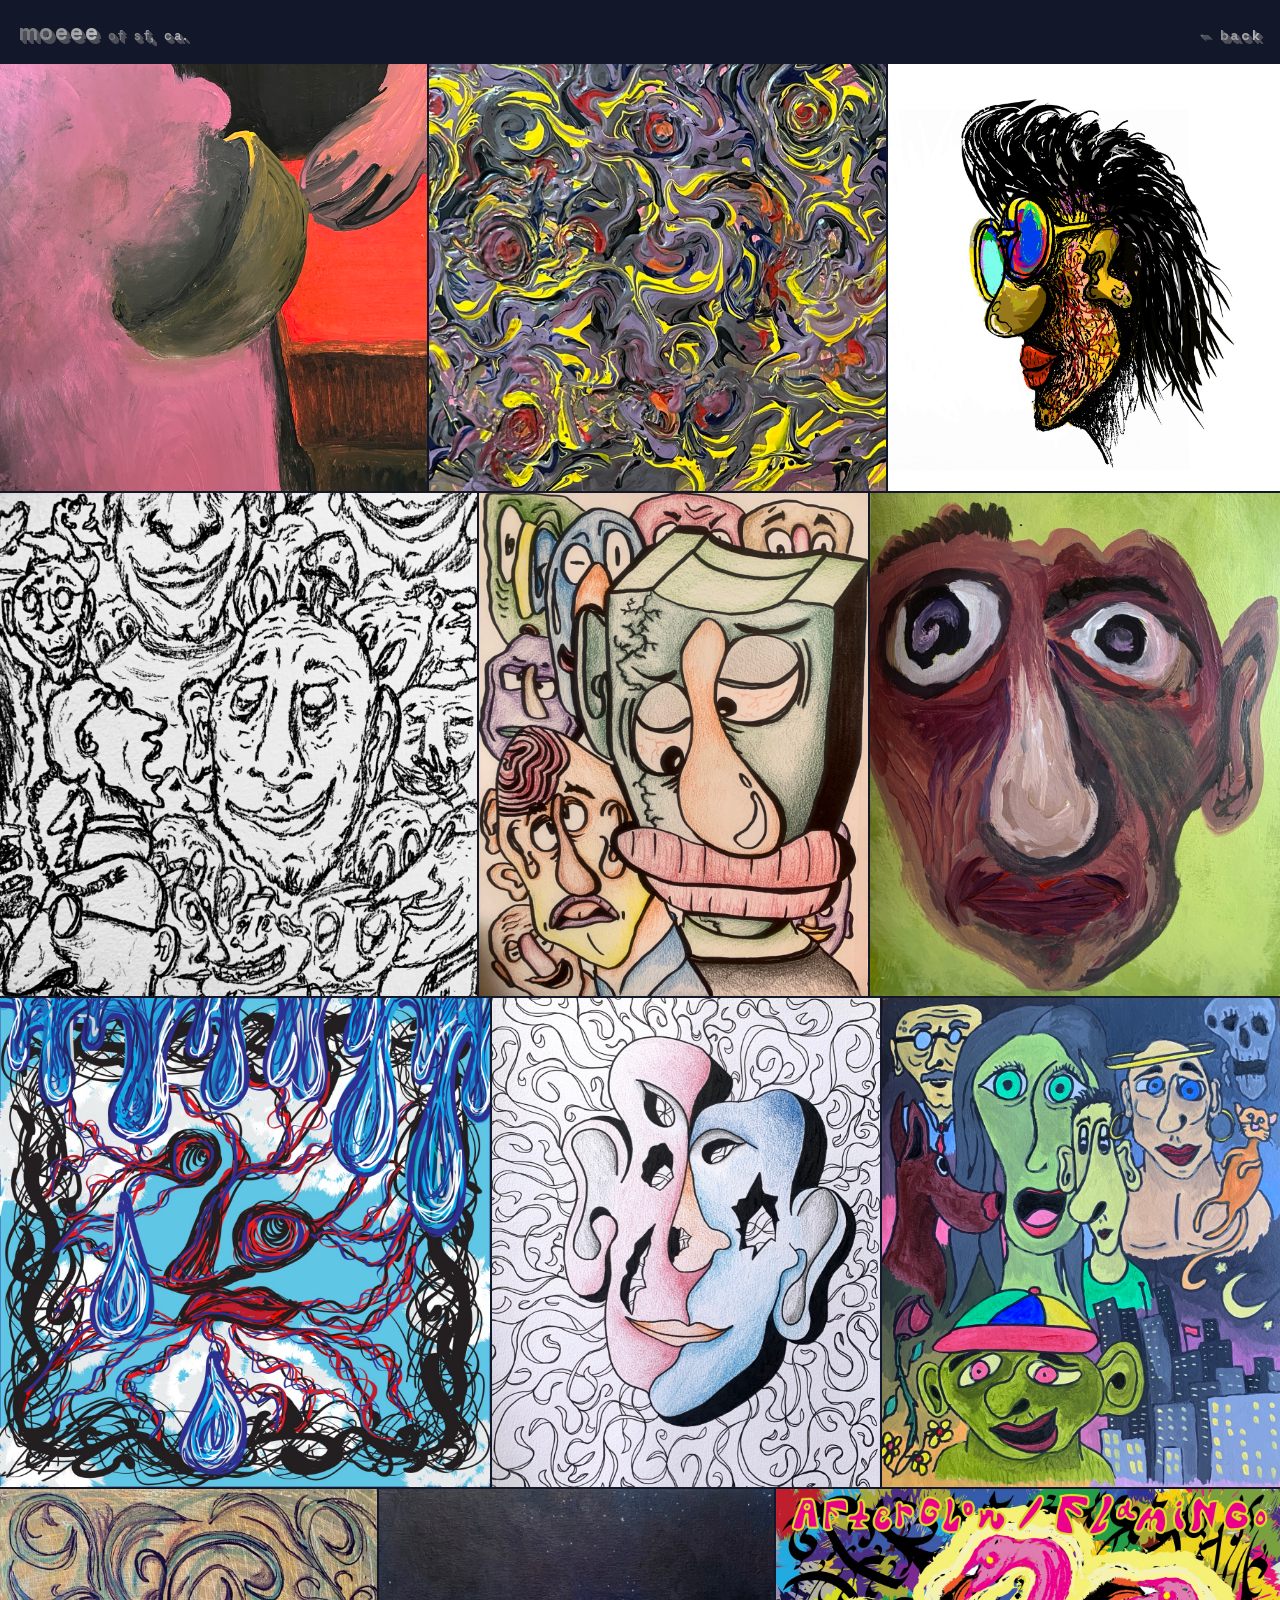
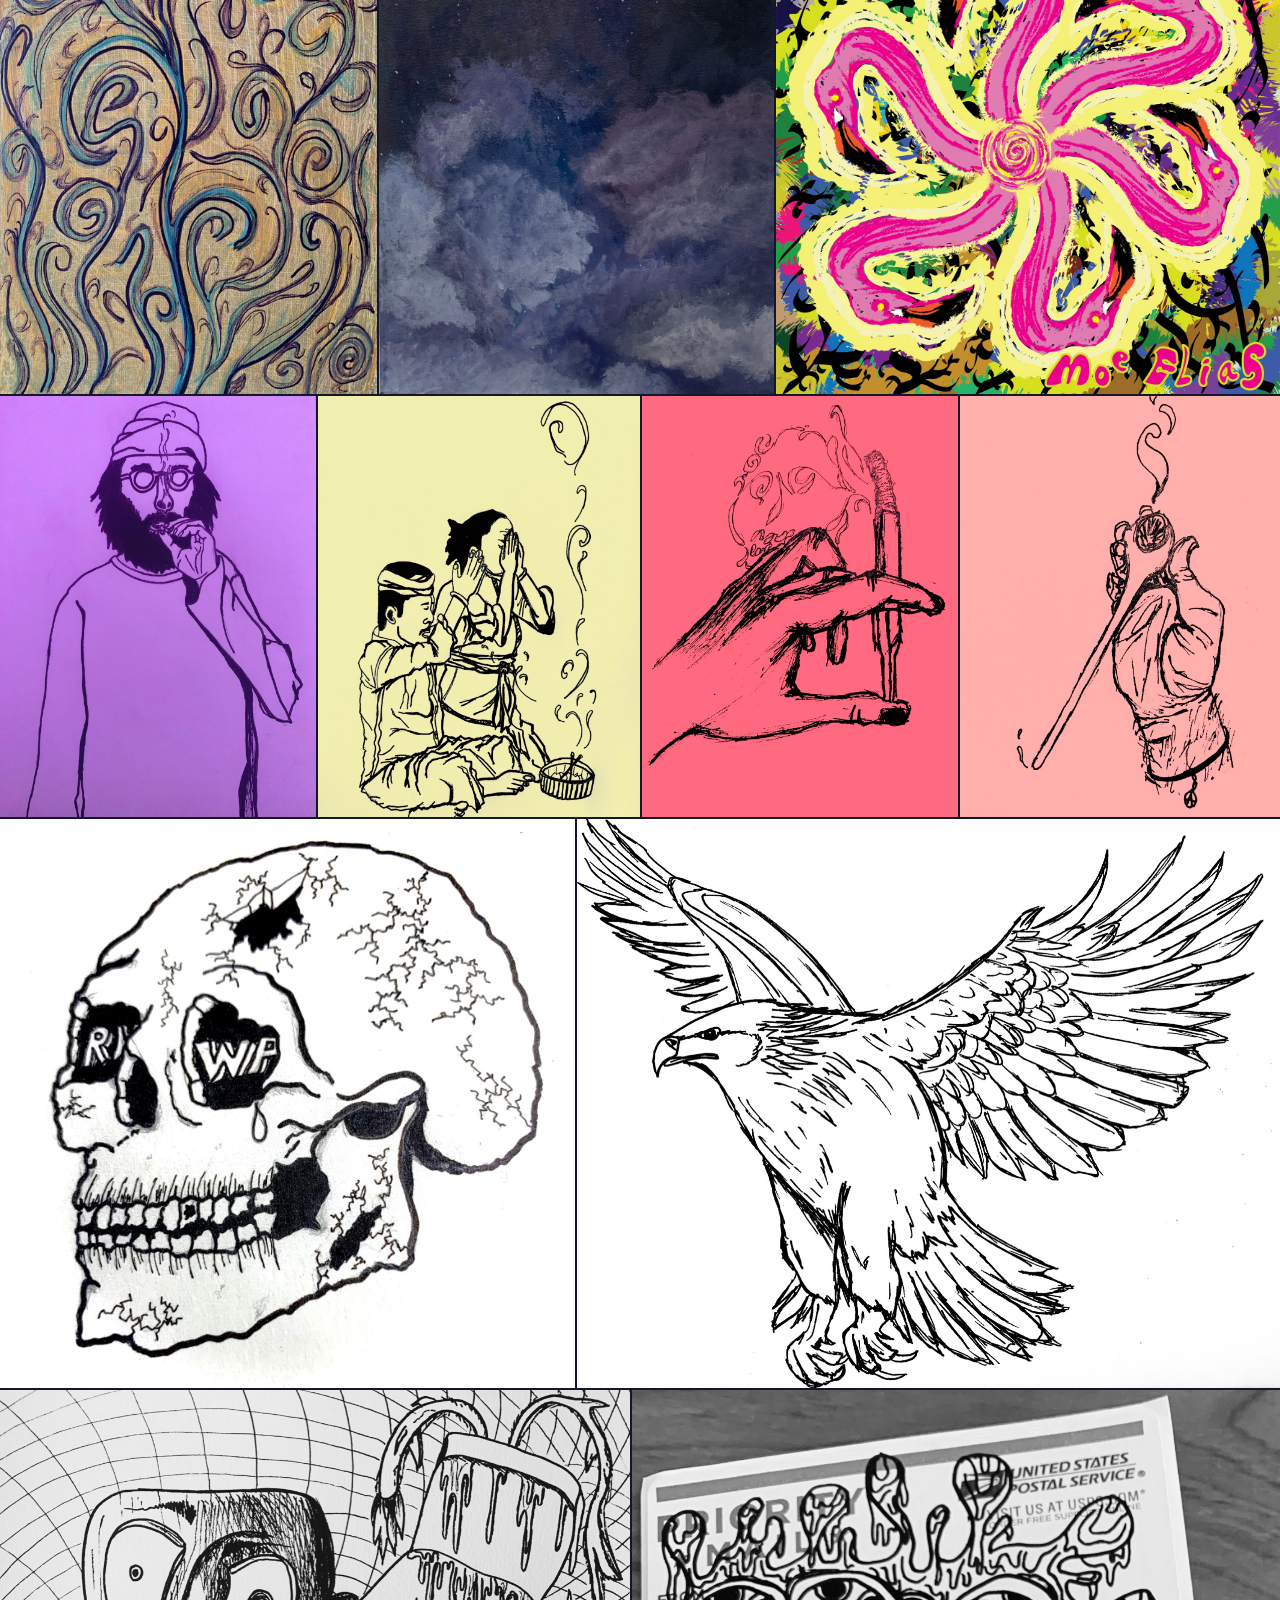
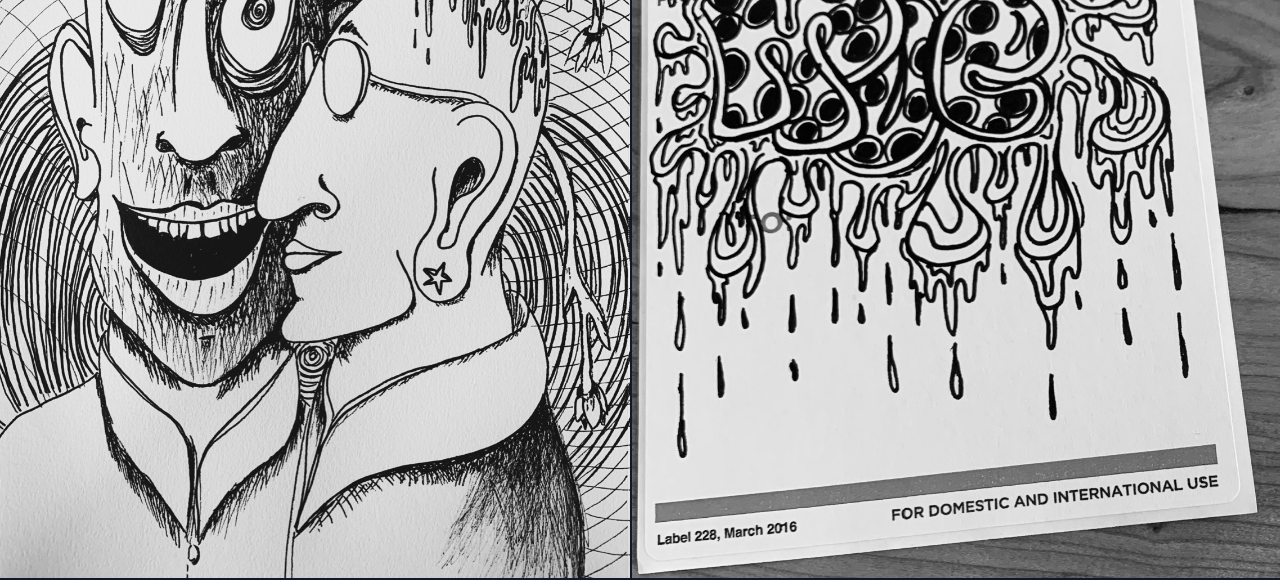
==== gallery/index.html @ a17c0d8e "Redesign home as a rippling night-sky page; add music and gallery pages - Home: full-screen SF night" ====
<html>
    <head>
        <meta charset="utf-8">
        <meta name="theme-color" content="#12182a">
        <meta name="msapplication-TileColor" content="#da532c">
        <meta name="viewport" content="width=device-width, initial-scale=1, shrink-to-fit=no">

        <link rel="manifest" href="https://moeelias.com/static/site.webmanifest">
        <link rel="mask-icon" href="https://moeelias.com/static/safari-pinned-tab.svg" color="#5bbad5">
        <link rel="apple-touch-icon" sizes="180x180" href="https://moeelias.com/static/apple-touch-icon.png">
        <link rel="icon" type="image/png" sizes="32x32" href="https://moeelias.com/static/favicon-32x32.png">
        <link rel="icon" type="image/png" sizes="16x16" href="https://moeelias.com/static/favicon-16x16.png">

        <title>gallery · moe of sf, ca.</title>

        <style>
            @font-face {
                font-family: "Space Grotesk";
                font-weight: 500;
                font-style: normal;
                src: url("../font/SpaceGrotesk-Medium.woff2") format("woff2");
                font-display: swap;
            }

            @font-face {
                font-family: "Space Grotesk";
                font-weight: 700;
                font-style: normal;
                src: url("../font/SpaceGrotesk-Bold.woff2") format("woff2");
                font-display: swap;
            }

            :root {
                --mid: rgb(135, 135, 135);
                --hi: rgb(232, 232, 232);
                /* 3D extrusion: stacked 1px shadows, each offset from the
                   last, fill in a solid edge so the side looks attached to
                   the letters. Whole pixels only: browsers round sub-pixel
                   shadow offsets down to nothing on small text. */
                --depth: rgb(92, 92, 100);
                --extrude:
                    drop-shadow(1px 1px 0 var(--depth))
                    drop-shadow(1px 1px 0 var(--depth))
                    drop-shadow(1px 1px 0 var(--depth))
                    drop-shadow(1px 1px 0 var(--depth));
                --pad: clamp(0.6rem, 1.5vw, 1.1rem);
            }

            * {
                box-sizing: border-box;
            }

            html, body {
                margin: 0;
                padding: 0;
                background: #12182a;
            }

            body {
                font-family: "Space Grotesk", Arial, sans-serif;
            }

            .top {
                display: flex;
                align-items: baseline;
                justify-content: space-between;
                padding: var(--pad);
                opacity: 0.8;
            }

            .brand {
                display: flex;
                align-items: baseline;
                gap: 0.5rem;
                white-space: nowrap;
            }

            .brand a {
                font-weight: 700;
                font-size: clamp(0.95rem, 1.75vw, 1.4rem);
                text-decoration: none;
                letter-spacing: 0.08em;
            }

            .brand span {
                font-weight: 500;
                font-size: clamp(0.62rem, 1vw, 0.8rem);
                letter-spacing: 0.12em;
                word-spacing: 0.3em;
            }

            .back {
                font-weight: 700;
                font-size: clamp(0.72rem, 1.1vw, 0.88rem);
                letter-spacing: 0.14em;
                text-decoration: none;
            }

            /* Static gray-to-light gradient, same as the home page. */
            .brand a,
            .brand span,
            .back {
                display: inline-block;
                color: transparent;
                background-image: linear-gradient(90deg, var(--mid), var(--hi));
                -webkit-background-clip: text;
                background-clip: text;
                filter: var(--extrude);
            }




            .brand a:hover,
            .back:hover {
                opacity: 0.6;
            }

            .gallery {
                width: 100%;
            }

            .gallery-row {
                display: flex;
                margin-bottom: 2px;
            }

            .gallery-row img {
                display: block;
                object-fit: cover;
                margin-right: 2px;
                cursor: zoom-in;
            }

            .gallery-row img:last-child {
                margin-right: 0;
            }

            .lightbox {
                position: fixed;
                inset: 0;
                background: rgba(0, 0, 0, 0.9);
                display: none;
                align-items: center;
                justify-content: center;
                z-index: 20;
                cursor: zoom-out;
                padding: 3rem;
            }

            .lightbox.open {
                display: flex;
            }

            .lightbox img {
                max-width: 100%;
                max-height: 100%;
                box-shadow: 0 0 40px rgba(0, 0, 0, 0.5);
            }

            @media (max-width: 768px) {
                .lightbox {
                    padding: 1rem;
                }
            }
        </style>
    </head>

    <body>
        <header class="top">
            <div class="brand">
                <a href="../">moeee</a>
                <span>of sf, ca.</span>
            </div>
            <a class="back" href="../">&larr; back</a>
        </header>

        <main class="gallery" id="gallery"></main>

        <div class="lightbox" id="lightbox">
            <img id="lightbox-img" src="" alt="">
        </div>

        <script>
            const src = n => `../images/gallery/${String(n).padStart(2, "0")}.jpg`;

            // Hand-authored row breaks, copied exactly from the Cargo site's
            // gallery-justify markup (its justify-row-end="true" markers). This
            // is the intentional layout -- not something to re-derive -- so we
            // honor it one-to-one and just justify each row to the width.
            const ROWS = [
                [1, 2, 3],
                [4, 5, 6],
                [7, 8, 9],
                [10, 11, 12],
                [13, 14, 15, 16],
                [17, 18],
                [19, 20],
            ].map(row => row.map(src));

            const IMAGES = ROWS.flat();

            const gallery = document.getElementById("gallery");
            const loaded = {};
            let ready = false;
            let lastWidth = null;

            function preloadDimensions(callback) {
                let remaining = IMAGES.length;
                IMAGES.forEach(s => {
                    const img = new Image();
                    img.onload = () => {
                        loaded[s] = { w: img.naturalWidth, h: img.naturalHeight };
                        if (--remaining === 0) callback();
                    };
                    img.onerror = () => {
                        loaded[s] = { w: 1, h: 1 };
                        if (--remaining === 0) callback();
                    };
                    img.src = s;
                });
            }

            // Justified-row gallery: each row's images keep their own aspect
            // ratios at a shared row height, stretched to fill the width. On
            // mobile the wider authored rows are re-chunked into pairs so
            // images stay big.
            function layoutGallery() {
                if (!ready) return;

                // Mobile browsers fire "resize" whenever the address bar shows
                // or hides, which only changes the height. Row sizes depend
                // only on width, so skip those to leave scrolling undisturbed.
                const containerWidth = gallery.clientWidth;
                if (containerWidth === lastWidth) return;
                lastWidth = containerWidth;

                const isMobile = window.innerWidth <= 768;
                const gutter = 2;

                const aspectOf = s => loaded[s].w / loaded[s].h;

                let rows = ROWS;
                if (isMobile) {
                    // Mobile: two-per-row, except the first image and the
                    // third-to-last each get their own full-width row.
                    const solo = new Set([0, IMAGES.length - 3]);
                    rows = [];
                    let i = 0;
                    while (i < IMAGES.length) {
                        if (solo.has(i)) {
                            rows.push([IMAGES[i]]);
                            i += 1;
                        } else {
                            rows.push(IMAGES.slice(i, i + 2));
                            i += 2;
                        }
                    }
                }

                // Build off-DOM and swap in one step: emptying the gallery first
                // would collapse the page and reset the scroll position to the top.
                const fragment = document.createDocumentFragment();
                rows.forEach(group => {
                    const sum = group.reduce((s, img) => s + aspectOf(img), 0);
                    const rowHeight = (containerWidth - gutter * (group.length - 1)) / sum;

                    const rowEl = document.createElement("div");
                    rowEl.className = "gallery-row";
                    group.forEach(s => {
                        const imgEl = document.createElement("img");
                        imgEl.src = s;
                        imgEl.alt = "";
                        imgEl.style.height = rowHeight + "px";
                        imgEl.style.width = (rowHeight * aspectOf(s)) + "px";
                        imgEl.addEventListener("click", () => openLightbox(s));
                        rowEl.appendChild(imgEl);
                    });
                    fragment.appendChild(rowEl);
                });
                gallery.replaceChildren(fragment);
            }

            function openLightbox(imgSrc) {
                document.getElementById("lightbox-img").src = imgSrc;
                document.getElementById("lightbox").classList.add("open");
            }

            document.getElementById("lightbox").addEventListener("click", () => {
                document.getElementById("lightbox").classList.remove("open");
            });

            let resizeTimer;
            window.addEventListener("resize", () => {
                clearTimeout(resizeTimer);
                resizeTimer = setTimeout(layoutGallery, 150);
            });

            preloadDimensions(() => {
                ready = true;
                layoutGallery();
            });
            window.addEventListener("load", () => setTimeout(layoutGallery, 50));
        </script>
    </body>
</html>
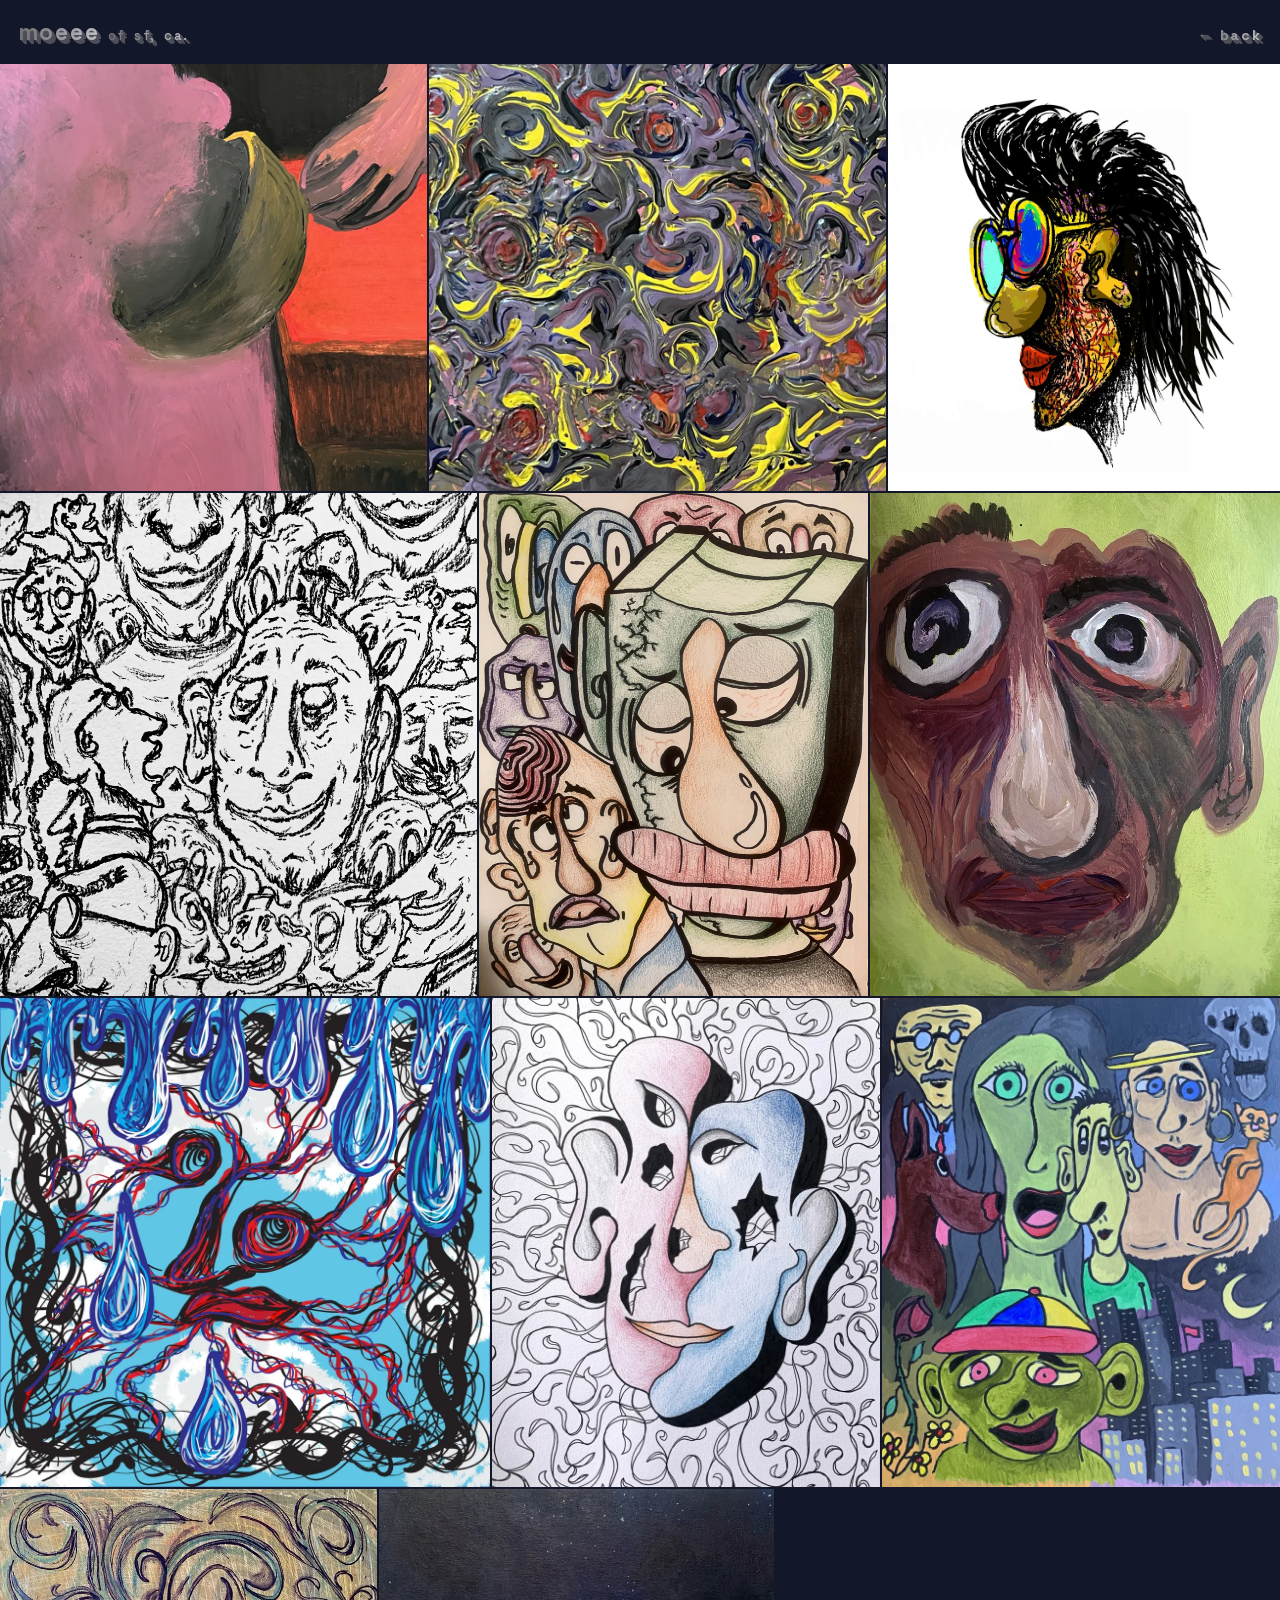
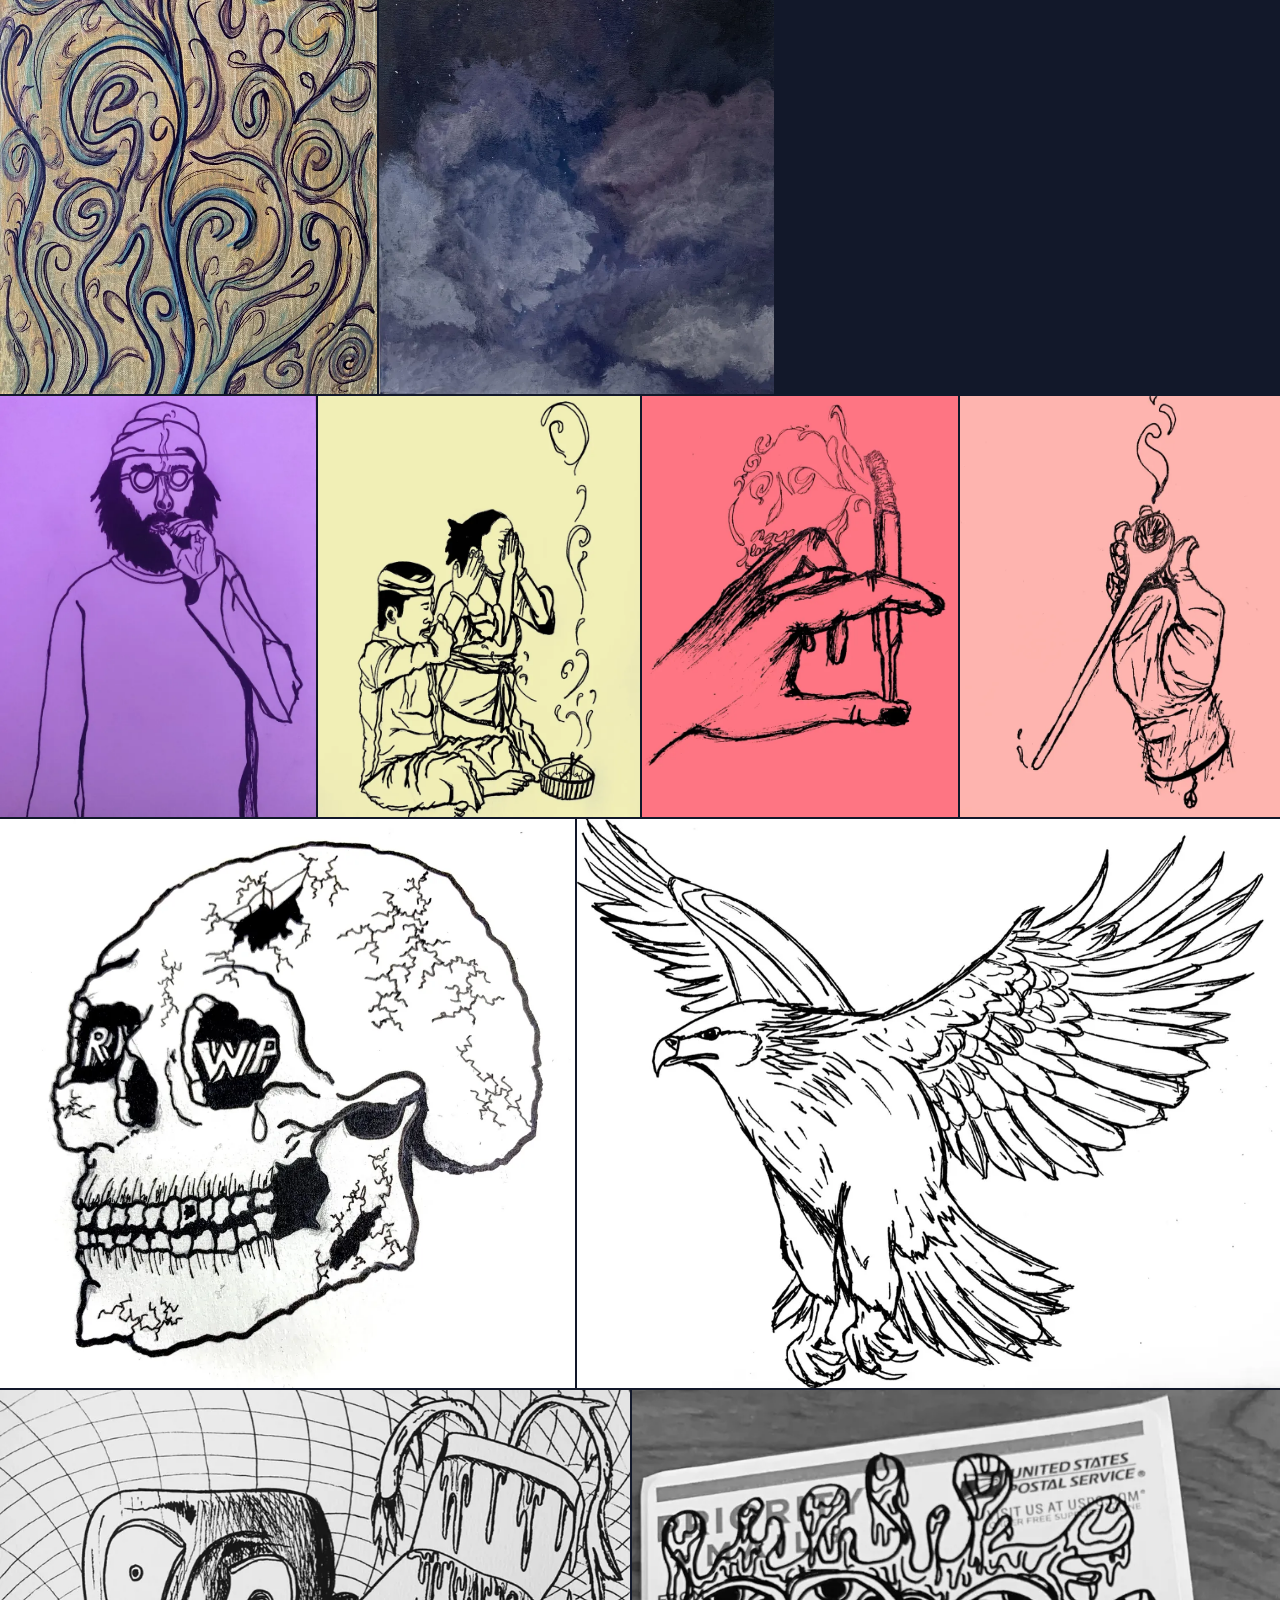
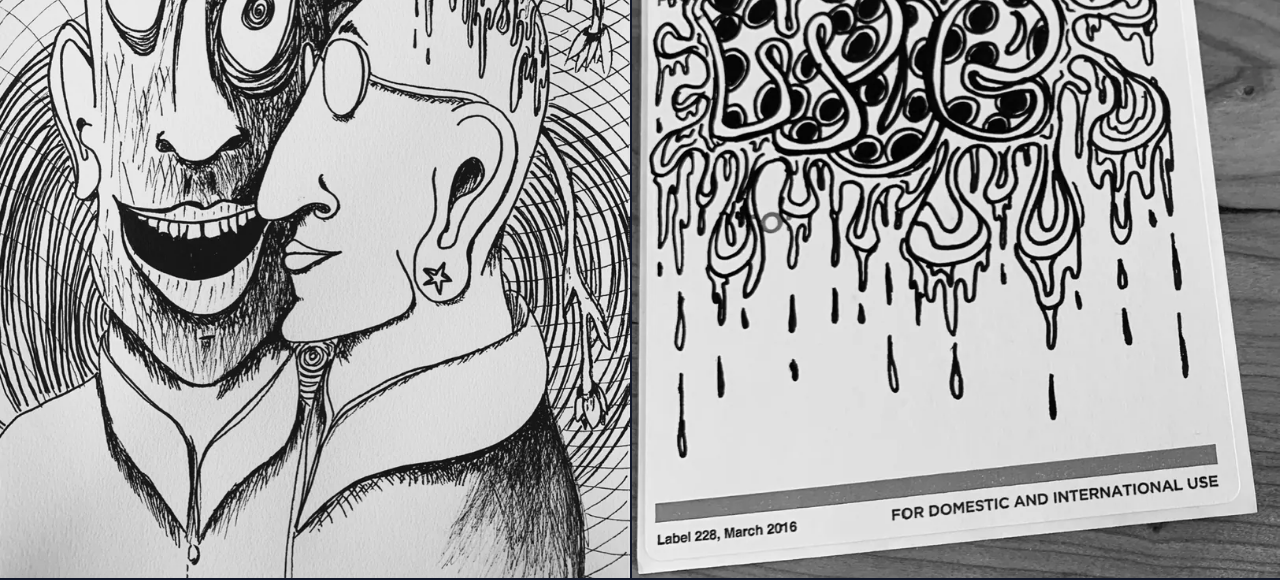
==== commit 7d58c664: "Cut page weight: sized WebP backgrounds, lighter gallery - Background: WebP in 4 widths; sky.js load" ====
--- a/gallery/index.html
+++ b/gallery/index.html
@@ -182,7 +182,15 @@
         </div>
 
         <script>
-            const src = n => `../images/gallery/${String(n).padStart(2, "0")}.jpg`;
+            // Grid shows small WebP copies (~140KB each); the full-size JPEG
+            // only loads when an image is opened in the lightbox.
+            const src = n => `../images/gallery/grid/${String(n).padStart(2, "0")}.webp`;
+            const full = s => s.replace("/grid/", "/").replace(".webp", ".jpg");
+
+            // Image sizes, known up front so the grid lays out immediately
+            // instead of downloading every image first just to measure it.
+            // Update this if images are added or swapped.
+            const DIMS = {"1": [1400, 1400], "2": [1400, 1308], "3": [1287, 1400], "4": [1329, 1400], "5": [1081, 1400], "6": [1142, 1400], "7": [1400, 1400], "8": [1112, 1400], "9": [1137, 1400], "10": [1046, 1400], "11": [1098, 1400], "12": [1400, 1400], "13": [1050, 1400], "14": [1071, 1400], "15": [1050, 1400], "16": [1065, 1400], "17": [1400, 1387], "18": [1400, 1134], "19": [1120, 1400], "20": [1151, 1400]};
 
             // Hand-authored row breaks, copied exactly from the Cargo site's
             // gallery-justify markup (its justify-row-end="true" markers). This
@@ -205,21 +213,11 @@
             let ready = false;
             let lastWidth = null;
 
-            function preloadDimensions(callback) {
-                let remaining = IMAGES.length;
-                IMAGES.forEach(s => {
-                    const img = new Image();
-                    img.onload = () => {
-                        loaded[s] = { w: img.naturalWidth, h: img.naturalHeight };
-                        if (--remaining === 0) callback();
-                    };
-                    img.onerror = () => {
-                        loaded[s] = { w: 1, h: 1 };
-                        if (--remaining === 0) callback();
-                    };
-                    img.src = s;
-                });
-            }
+            ROWS.flat().forEach(s => {
+                const [w, h] = DIMS[Number(s.match(/(\d+)\.webp$/)[1])];
+                loaded[s] = { w, h };
+            });
+            ready = true;
 
             // Justified-row gallery: each row's images keep their own aspect
             // ratios at a shared row height, stretched to fill the width. On
@@ -271,9 +269,12 @@
                         const imgEl = document.createElement("img");
                         imgEl.src = s;
                         imgEl.alt = "";
+                        // Only fetch images as they approach the screen.
+                        imgEl.loading = "lazy";
+                        imgEl.decoding = "async";
                         imgEl.style.height = rowHeight + "px";
                         imgEl.style.width = (rowHeight * aspectOf(s)) + "px";
-                        imgEl.addEventListener("click", () => openLightbox(s));
+                        imgEl.addEventListener("click", () => openLightbox(full(s)));
                         rowEl.appendChild(imgEl);
                     });
                     fragment.appendChild(rowEl);
@@ -296,11 +297,7 @@
                 resizeTimer = setTimeout(layoutGallery, 150);
             });
 
-            preloadDimensions(() => {
-                ready = true;
-                layoutGallery();
-            });
-            window.addEventListener("load", () => setTimeout(layoutGallery, 50));
+            layoutGallery();
         </script>
     </body>
 </html>
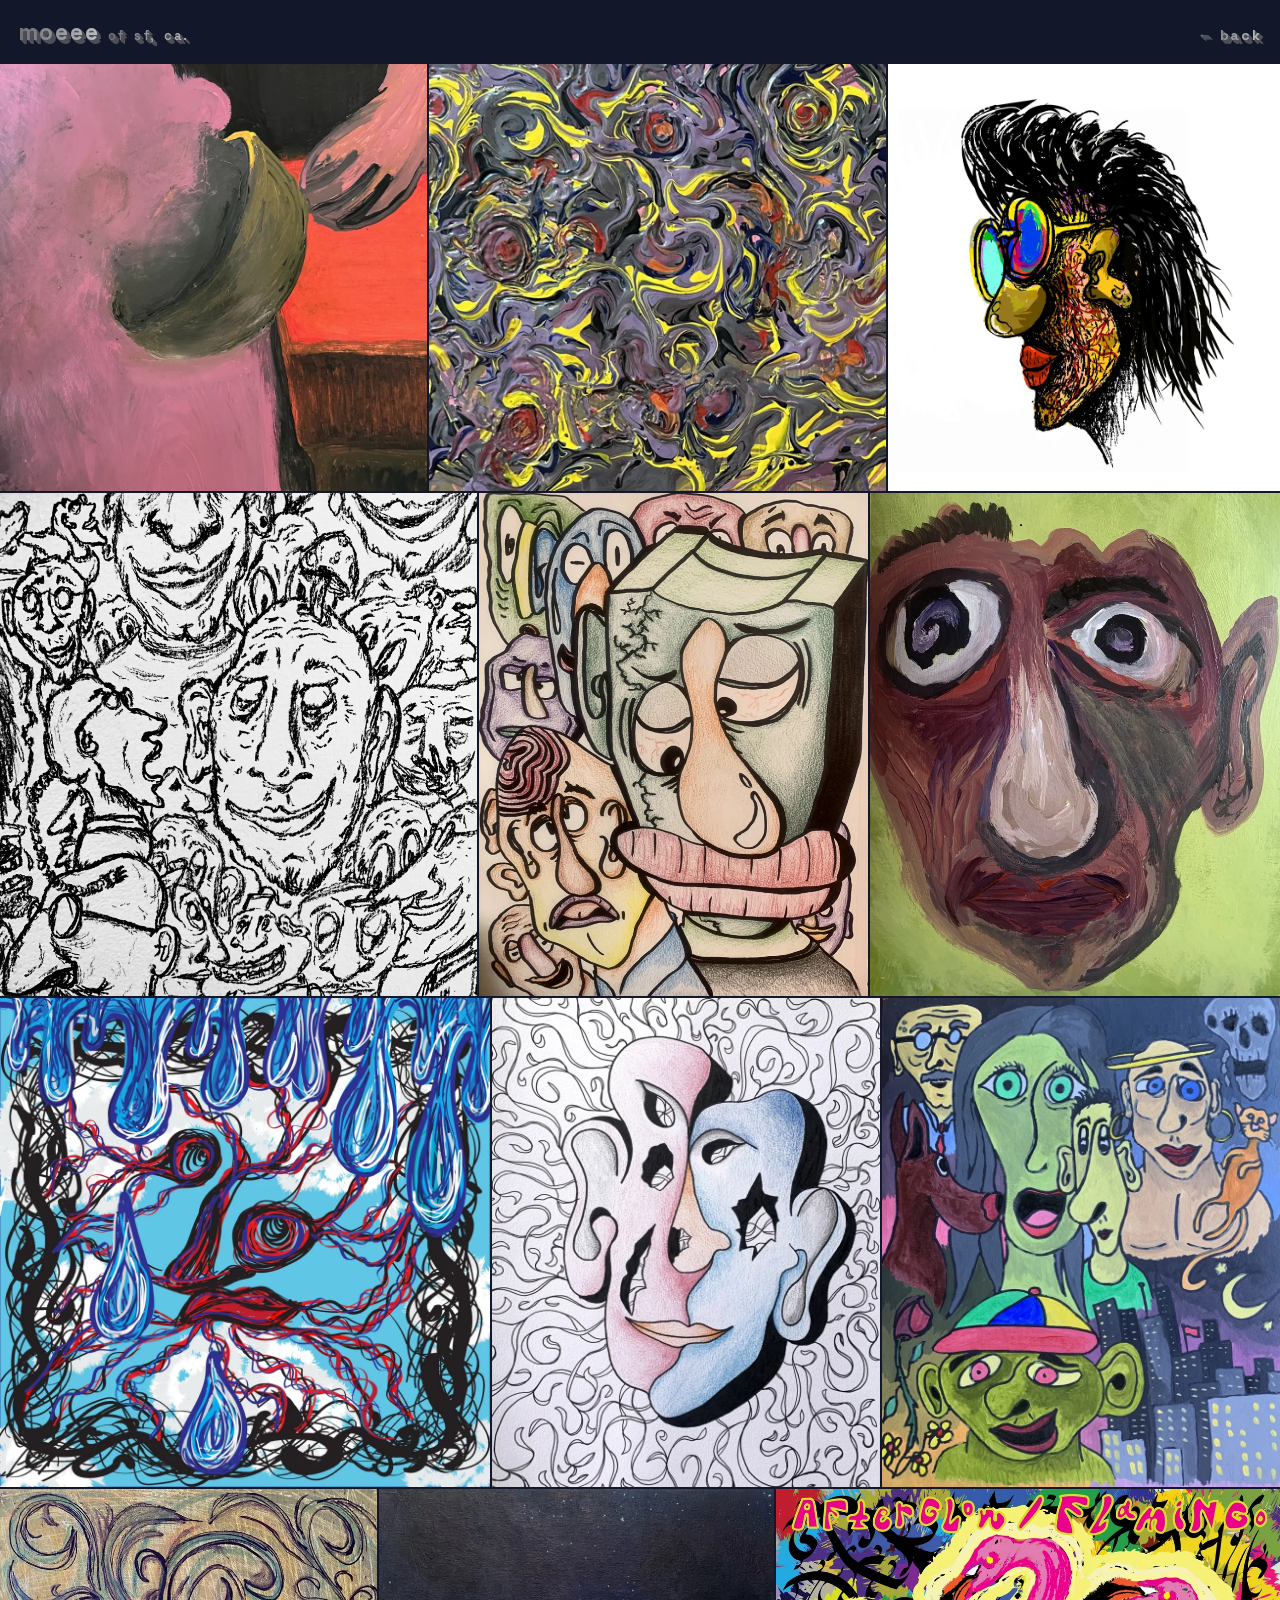
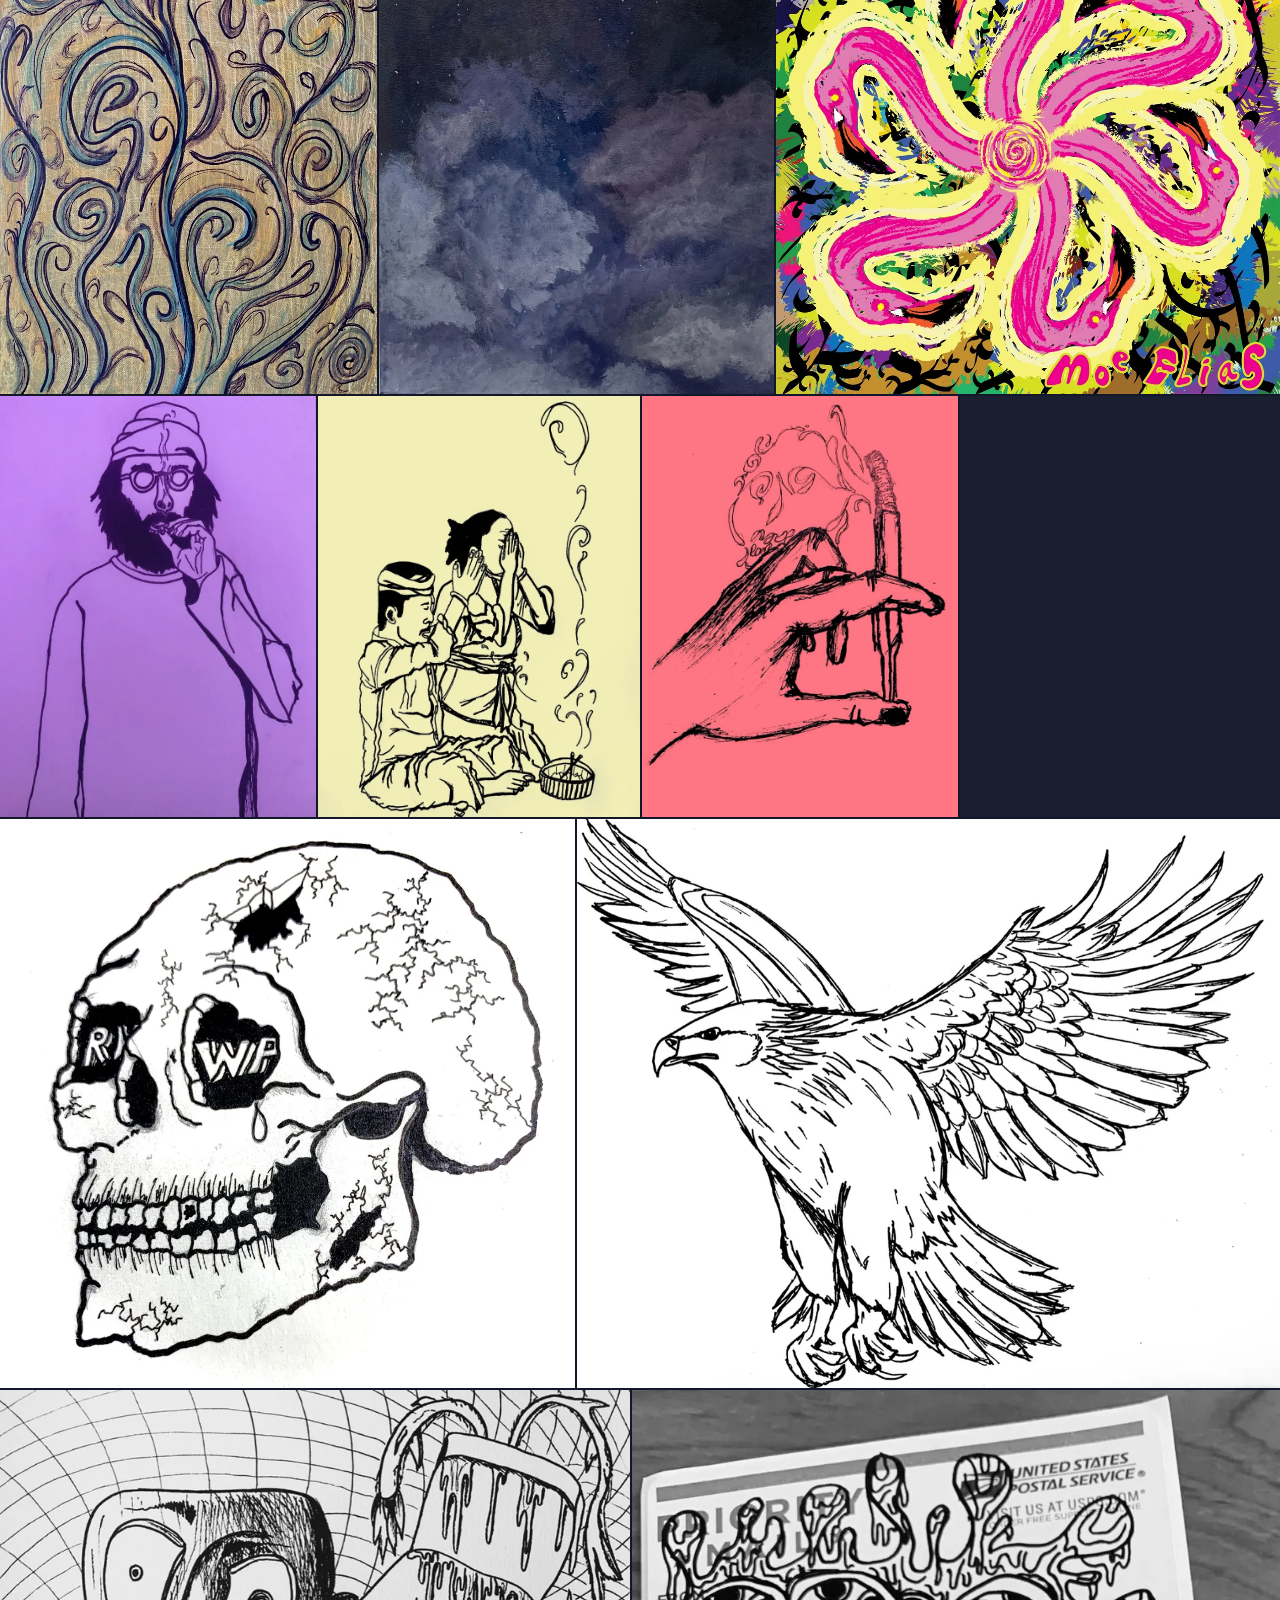
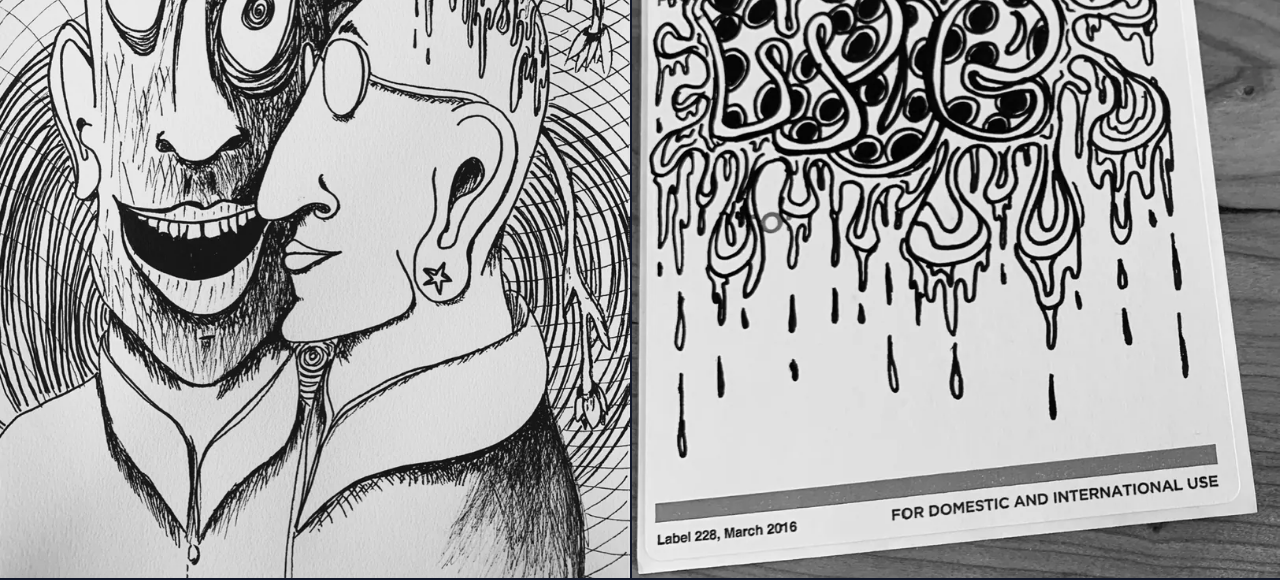
==== commit d5658d0a: "Gallery: loading spinners for the page, each image and the lightbox Co-Authored-By: Claude Opus 5.5 " ====
--- a/gallery/index.html
+++ b/gallery/index.html
@@ -136,6 +136,90 @@
                 margin-right: 0;
             }
 
+            /* Loading spinner: a thin ring that spins until the image has
+               arrived, then the image fades in over it. */
+            .cell {
+                position: relative;
+                flex: none;
+                margin-right: 2px;
+                background: rgba(255, 255, 255, 0.03);
+            }
+
+            .cell:last-child {
+                margin-right: 0;
+            }
+
+            .gallery-row .cell img {
+                width: 100%;
+                height: 100%;
+                margin: 0;
+                opacity: 0;
+                transition: opacity 0.4s ease;
+            }
+
+            .cell.loaded img {
+                opacity: 1;
+            }
+
+            .spinner,
+            .cell:not(.loaded)::after {
+                content: "";
+                position: absolute;
+                left: 50%;
+                top: 50%;
+                width: 26px;
+                height: 26px;
+                margin: -13px 0 0 -13px;
+                border-radius: 50%;
+                border: 2px solid rgba(232, 232, 232, 0.15);
+                border-top-color: rgba(232, 232, 232, 0.8);
+                animation: spin 0.9s linear infinite;
+                pointer-events: none;
+            }
+
+            @keyframes spin {
+                to { transform: rotate(360deg); }
+            }
+
+            @media (prefers-reduced-motion: reduce) {
+                .spinner,
+                .cell:not(.loaded)::after {
+                    animation-duration: 3s;
+                }
+            }
+
+            /* Full-page spinner: in the HTML so it shows from the very first
+               paint, then fades out once the first images have loaded. */
+            .page-loading {
+                position: fixed;
+                inset: 0;
+                z-index: 15;
+                pointer-events: none;
+                transition: opacity 0.4s ease;
+            }
+
+            .page-loading .spinner {
+                width: 34px;
+                height: 34px;
+                margin: -17px 0 0 -17px;
+            }
+
+            .page-loading.done {
+                opacity: 0;
+            }
+
+            .lightbox .spinner {
+                display: none;
+            }
+
+            .lightbox.waiting .spinner {
+                display: block;
+            }
+
+            .lightbox.waiting img {
+                visibility: hidden;
+            }
+
             .lightbox {
                 position: fixed;
                 inset: 0;
@@ -175,9 +259,14 @@
             <a class="back" href="../">&larr; back</a>
         </header>
 
+        <div class="page-loading" id="page-loading" aria-label="loading">
+            <div class="spinner"></div>
+        </div>
+
         <main class="gallery" id="gallery"></main>
 
         <div class="lightbox" id="lightbox">
+            <div class="spinner" aria-label="loading"></div>
             <img id="lightbox-img" src="" alt="">
         </div>
 
@@ -272,19 +361,47 @@
                         // Only fetch images as they approach the screen.
                         imgEl.loading = "lazy";
                         imgEl.decoding = "async";
-                        imgEl.style.height = rowHeight + "px";
-                        imgEl.style.width = (rowHeight * aspectOf(s)) + "px";
+                        // Each image sits in a cell that shows a spinner
+                        // until the image has loaded.
+                        const cell = document.createElement("div");
+                        cell.className = "cell";
+                        cell.style.height = rowHeight + "px";
+                        cell.style.width = (rowHeight * aspectOf(s)) + "px";
+                        const done = () => {
+                            cell.classList.add("loaded");
+                            pageReady();
+                        };
+                        imgEl.addEventListener("load", done);
+                        imgEl.addEventListener("error", done);
+                        if (imgEl.complete && imgEl.naturalWidth) done();
                         imgEl.addEventListener("click", () => openLightbox(full(s)));
-                        rowEl.appendChild(imgEl);
+                        cell.appendChild(imgEl);
+                        rowEl.appendChild(cell);
                     });
                     fragment.appendChild(rowEl);
                 });
                 gallery.replaceChildren(fragment);
             }
 
+            // Hide the page spinner once the first few images are in (or
+            // after a few seconds, so it never lingers).
+            let firstLoads = 0;
+            function pageReady() {
+                if (++firstLoads === 3) hidePageSpinner();
+            }
+            function hidePageSpinner() {
+                document.getElementById("page-loading").classList.add("done");
+            }
+            setTimeout(hidePageSpinner, 8000);
+
             function openLightbox(imgSrc) {
-                document.getElementById("lightbox-img").src = imgSrc;
-                document.getElementById("lightbox").classList.add("open");
+                const box = document.getElementById("lightbox");
+                const img = document.getElementById("lightbox-img");
+                // Spinner while the full-size image loads.
+                box.classList.add("open", "waiting");
+                img.onload = img.onerror = () => box.classList.remove("waiting");
+                img.src = imgSrc;
+                if (img.complete && img.naturalWidth) box.classList.remove("waiting");
             }
 
             document.getElementById("lightbox").addEventListener("click", () => {
